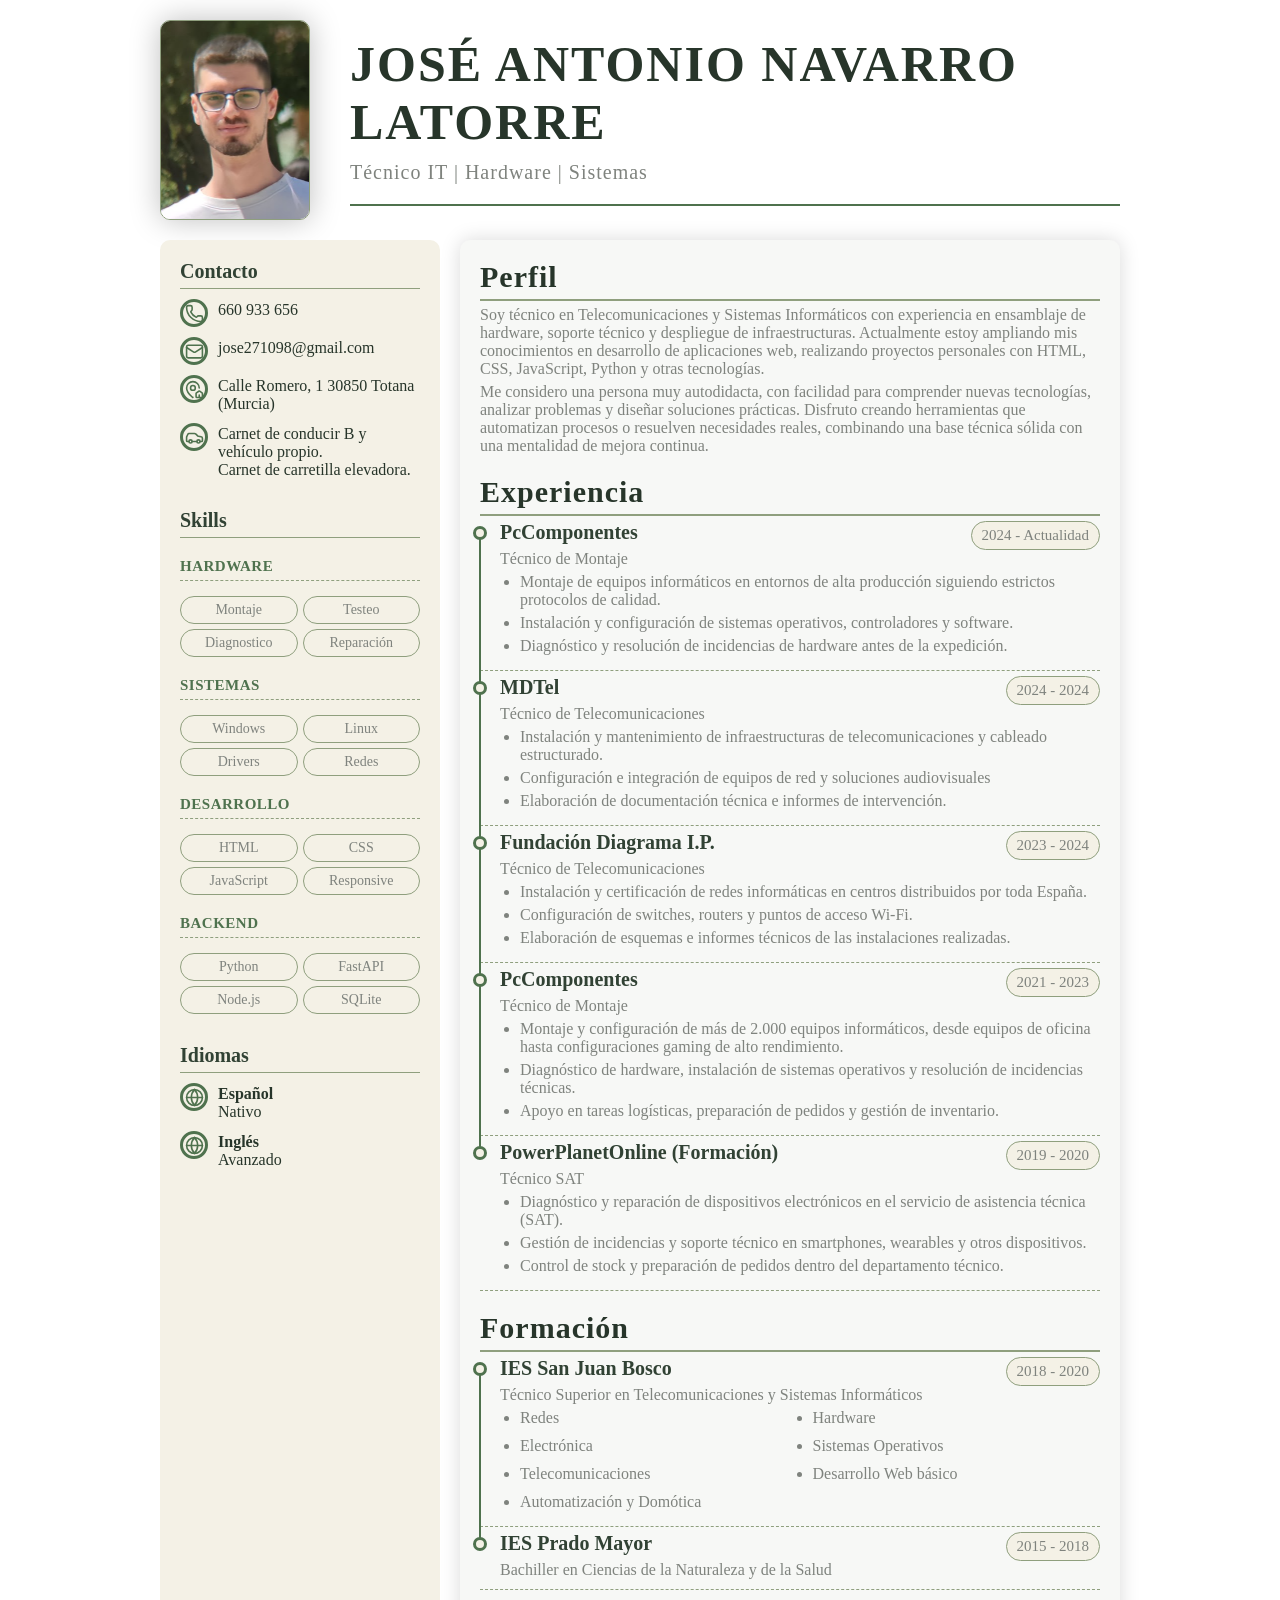
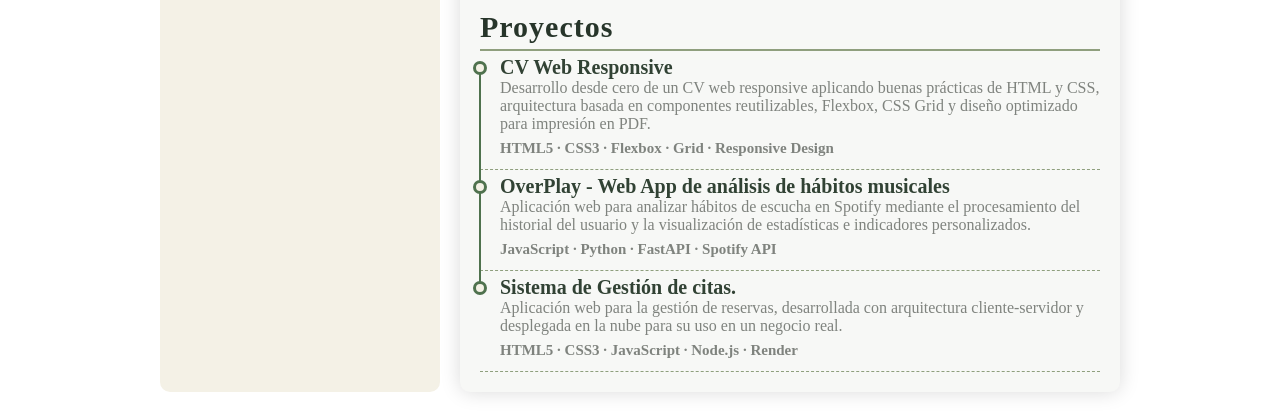
==== index.html @ a6483f97 "release/cv-v1" ====
<!DOCTYPE html>
<html lang="en">

<head>
    <meta charset="UTF-8">
    <meta name="viewport" content="width=device-width, initial-scale=1.0">
    <title>CV José Antonio Navarro</title>
    <link rel="stylesheet" href="style.css">
</head>

<body>
    <div class="cv-container">

        <header>
            <img src="foto.png" alt="Foto de perfil">
            <div class="header-info">
                <h1 class="header-title">José Antonio Navarro Latorre</h1>
                <p class="header-subtitle">Técnico IT | Hardware | Sistemas</p>
            </div>
        </header>

        <main>
            <aside>
                <section class="contact-info">
                    <h2>Contacto</h2>
                    <div class="info-item">
                        <span class="icon">
                            <svg xmlns="http://www.w3.org/2000/svg" viewBox="0 0 24 24" fill="none"
                                stroke="currentColor" stroke-width="2" stroke-linecap="round" stroke-linejoin="round"
                                class="lucide lucide-phone-icon lucide-phone">
                                <path
                                    d="M13.832 16.568a1 1 0 0 0 1.213-.303l.355-.465A2 2 0 0 1 17 15h3a2 2 0 0 1 2 2v3a2 2 0 0 1-2 2A18 18 0 0 1 2 4a2 2 0 0 1 2-2h3a2 2 0 0 1 2 2v3a2 2 0 0 1-.8 1.6l-.468.351a1 1 0 0 0-.292 1.233 14 14 0 0 0 6.392 6.384" />
                            </svg>
                        </span>
                        <div>
                            <!-- <p class="label">Teléfono</p> -->
                            <p class="value">660 933 656</p>
                        </div>
                    </div>
                    <div class="info-item">
                        <span class="icon">
                            <svg xmlns="http://www.w3.org/2000/svg" viewBox="0 0 24 24" fill="none"
                                stroke="currentColor" stroke-width="2" stroke-linecap="round" stroke-linejoin="round"
                                class="lucide lucide-mail-icon lucide-mail">
                                <path d="m22 7-8.991 5.727a2 2 0 0 1-2.009 0L2 7" />
                                <rect x="2" y="4" width="20" height="16" rx="2" />
                            </svg>
                        </span>
                        <div>
                            <!-- <p class="label">Email</p> -->
                            <p class="value">jose271098@gmail.com</p>
                        </div>
                    </div>
                    <div class="info-item">
                        <span class="icon">
                            <svg xmlns="http://www.w3.org/2000/svg" viewBox="0 0 24 24" fill="none"
                                stroke="currentColor" stroke-width="2" stroke-linecap="round" stroke-linejoin="round"
                                class="lucide lucide-map-pin-house-icon lucide-map-pin-house">
                                <path
                                    d="M15 22a1 1 0 0 1-1-1v-4a1 1 0 0 1 .445-.832l3-2a1 1 0 0 1 1.11 0l3 2A1 1 0 0 1 22 17v4a1 1 0 0 1-1 1z" />
                                <path d="M18 10a8 8 0 0 0-16 0c0 4.993 5.539 10.193 7.399 11.799a1 1 0 0 0 .601.2" />
                                <path d="M18 22v-3" />
                                <circle cx="10" cy="10" r="3" />
                            </svg>
                        </span>
                        <div>
                            <!-- <p class="label">Dirección</p> -->
                            <p class="value">Calle Romero, 1 30850 Totana (Murcia)</p>
                        </div>
                    </div>

                    <div class="info-item">
                        <span class="icon">
                            <svg xmlns="http://www.w3.org/2000/svg" viewBox="0 0 24 24" fill="none"
                                stroke="currentColor" stroke-width="2" stroke-linecap="round" stroke-linejoin="round"
                                class="lucide lucide-car-icon lucide-car">
                                <path
                                    d="M19 17h2c.6 0 1-.4 1-1v-3c0-.9-.7-1.7-1.5-1.9C18.7 10.6 16 10 16 10s-1.3-1.4-2.2-2.3c-.5-.4-1.1-.7-1.8-.7H5c-.6 0-1.1.4-1.4.9l-1.4 2.9A3.7 3.7 0 0 0 2 12v4c0 .6.4 1 1 1h2" />
                                <circle cx="7" cy="17" r="2" />
                                <path d="M9 17h6" />
                                <circle cx="17" cy="17" r="2" />
                            </svg>
                        </span>
                        <div>
                            <!-- <p class="label">Permisos</p> -->
                            <p class="value">Carnet de conducir B y vehículo propio.</p>
                            <p class="value">Carnet de carretilla elevadora.</p>
                        </div>
                    </div>

                </section>
                <section class="skills">
                    <h2>Skills</h2>
                    <h3>Hardware</h3>
                    <div class="skill-item">
                        <span class="tag skill-chip">Montaje</span>
                        <span class="tag skill-chip">Testeo</span>
                        <span class="tag skill-chip">Diagnostico</span>
                        <span class="tag skill-chip">Reparación</span>
                    </div>
                    <h3>Sistemas</h3>
                    <div class="skill-item">
                        <span class="tag skill-chip">Windows</span>
                        <span class="tag skill-chip">Linux</span>
                        <span class="tag skill-chip">Drivers</span>
                        <span class="tag skill-chip">Redes</span>
                    </div>
                    <h3>Desarrollo</h3>
                    <div class="skill-item">
                        <span class="tag skill-chip">HTML</span>
                        <span class="tag skill-chip">CSS</span>
                        <span class="tag skill-chip">JavaScript</span>
                        <span class="tag skill-chip">Responsive</span>
                    </div>
                    <h3>Backend</h3>
                    <div class="skill-item">
                        <span class="tag skill-chip">Python</span>
                        <span class="tag skill-chip">FastAPI</span>
                        <span class="tag skill-chip">Node.js</span>
                        <span class="tag skill-chip">SQLite</span>
                    </div>
                </section>

                <section class="languages">
                    <h2>Idiomas</h2>
                    <div class="info-item">
                        <span class="icon"><svg xmlns="http://www.w3.org/2000/svg" viewBox="0 0 24 24" fill="none"
                                stroke="currentColor" stroke-width="2" stroke-linecap="round" stroke-linejoin="round"
                                class="lucide lucide-globe-icon lucide-globe">
                                <circle cx="12" cy="12" r="10" />
                                <path d="M12 2a14.5 14.5 0 0 0 0 20 14.5 14.5 0 0 0 0-20" />
                                <path d="M2 12h20" />
                            </svg></span>
                        <div>
                            <p class="label">Español</p>
                            <p class="value">Nativo</p>
                        </div>
                    </div>
                    <div class="info-item">
                        <span class="icon"><svg xmlns="http://www.w3.org/2000/svg" viewBox="0 0 24 24" fill="none"
                                stroke="currentColor" stroke-width="2" stroke-linecap="round" stroke-linejoin="round"
                                class="lucide lucide-globe-icon lucide-globe">
                                <circle cx="12" cy="12" r="10" />
                                <path d="M12 2a14.5 14.5 0 0 0 0 20 14.5 14.5 0 0 0 0-20" />
                                <path d="M2 12h20" />
                            </svg></span>
                        <div>
                            <p class="label">Inglés</p>
                            <p class="value">Avanzado</p>
                        </div>
                    </div>
                </section>
            </aside>

            <div class="content">
                <section class="profile">
                    <h2>Perfil</h2>
                    <p>Soy técnico en Telecomunicaciones y Sistemas Informáticos con experiencia en ensamblaje de
                        hardware, soporte técnico y despliegue de infraestructuras. Actualmente estoy ampliando mis
                        conocimientos en desarrollo de aplicaciones web, realizando proyectos personales con HTML, CSS,
                        JavaScript, Python y otras tecnologías.
                    </p>

                    <p>Me considero una persona muy autodidacta, con facilidad para comprender nuevas tecnologías,
                        analizar problemas y diseñar soluciones prácticas. Disfruto creando herramientas que automatizan
                        procesos o resuelven necesidades reales, combinando una base técnica sólida con una mentalidad
                        de mejora continua.
                    </p>
                </section>

                <section class="resume-section">
                    <h2>Experiencia</h2>
                    <article class="item">
                        <div class="timeline"></div>
                        <div class="item-content">
                            <div class="item-header">
                                <h3>PcComponentes</h3>
                                <span class="tag item-date">2024 - Actualidad</span>
                            </div>
                            <p>Técnico de Montaje</p>
                            <ul class="item-list">
                                <li>Montaje de equipos informáticos en entornos de alta producción siguiendo estrictos
                                    protocolos de calidad.</li>
                                <li>Instalación y configuración de sistemas operativos, controladores y software.</li>
                                <li>Diagnóstico y resolución de incidencias de hardware antes de la expedición.</li>
                            </ul>
                        </div>
                    </article>

                    <article class="item">
                        <div class="timeline"></div>
                        <div class="item-content">
                            <div class="item-header">
                                <h3>MDTel</h3>
                                <span class="tag item-date">2024 - 2024</span>
                            </div>

                            <p>Técnico de Telecomunicaciones</p>
                            <ul class="item-list">
                                <li>Instalación y mantenimiento de infraestructuras de telecomunicaciones y cableado
                                    estructurado.</li>
                                <li>Configuración e integración de equipos de red y soluciones audiovisuales</li>
                                <li>Elaboración de documentación técnica e informes de intervención.</li>
                            </ul>
                        </div>

                    </article>

                    <article class="item">
                        <div class="timeline"></div>
                        <div class="item-content">
                            <div class="item-header">
                                <h3>Fundación Diagrama I.P.</h3>
                                <span class="tag item-date">2023 - 2024</span>
                            </div>
                            <p>Técnico de Telecomunicaciones</p>
                            <ul class="item-list">
                                <li>Instalación y certificación de redes informáticas en centros distribuidos por toda
                                    España.</li>
                                <li>Configuración de switches, routers y puntos de acceso Wi-Fi.</li>
                                <li>Elaboración de esquemas e informes técnicos de las instalaciones realizadas.</li>
                            </ul>
                        </div>

                    </article>
                    <article class="item">
                        <div class="timeline"></div>
                        <div class="item-content">
                            <div class="item-header">
                                <h3>PcComponentes</h3>
                                <span class="tag item-date">2021 - 2023</span>
                            </div>

                            <p>Técnico de Montaje</p>
                            <ul class="item-list">
                                <li>Montaje y configuración de más de 2.000 equipos informáticos, desde equipos de
                                    oficina hasta configuraciones gaming de alto rendimiento.</li>
                                <li>Diagnóstico de hardware, instalación de sistemas operativos y resolución de
                                    incidencias técnicas.</li>
                                <li>Apoyo en tareas logísticas, preparación de pedidos y gestión de inventario.</li>
                            </ul>
                        </div>

                    </article>
                    <article class="item">
                        <div class="timeline"></div>
                        <div class="item-content">
                            <div class="item-header">
                                <h3>PowerPlanetOnline (Formación)</h3>
                                <span class="tag item-date">2019 - 2020</span>
                            </div>

                            <p>Técnico SAT</p>
                            <ul class="item-list">
                                <li>Diagnóstico y reparación de dispositivos electrónicos en el servicio de asistencia
                                    técnica (SAT).</li>
                                <li>Gestión de incidencias y soporte técnico en smartphones, wearables y otros
                                    dispositivos.</li>
                                <li>Control de stock y preparación de pedidos dentro del departamento técnico.</li>
                            </ul>
                        </div>

                    </article>
                </section>

                <section class="resume-section">
                    <h2>Formación</h2>
                    <article class="item">
                        <div class="timeline"></div>
                        <div class="item-content">
                            <div class="item-header">
                                <h3>IES San Juan Bosco</h3>
                                <span class="tag item-date">2018 - 2020</span>
                            </div>

                            <p>Técnico Superior en Telecomunicaciones y Sistemas Informáticos</p>

                            <ul class="item-list grid">
                                <li>Redes</li>
                                <li>Hardware</li>
                                <li>Electrónica</li>
                                <li>Sistemas Operativos</li>
                                <li>Telecomunicaciones</li>
                                <li>Desarrollo Web básico</li>
                                <li>Automatización y Domótica</li>
                            </ul>
                        </div>

                    </article>

                    <article class="item">
                        <div class="timeline"></div>
                        <div class="item-content">
                            <div class="item-header">
                                <h3>IES Prado Mayor</h3>
                                <span class="tag item-date">2015 - 2018</span>
                            </div>

                            <p>Bachiller en Ciencias de la Naturaleza y de la Salud</p>
                        </div>

                    </article>
                </section>

                <section class="resume-section">
                    <h2>Proyectos</h2>
                    <article class="item">
                        <div class="timeline"></div>
                        <div class="item-content">
                            <div class="item-header">
                                <h3>CV Web Responsive</h3>
                            </div>
                            <p>Desarrollo desde cero de un CV web responsive aplicando buenas prácticas de HTML y CSS,
                                arquitectura basada en componentes reutilizables, Flexbox, CSS Grid y diseño optimizado
                                para impresión en PDF.</p>
                            <p class="tech-details">HTML5 · CSS3 · Flexbox · Grid · Responsive Design
                            </p>
                        </div>
                    </article>

                    <article class="item">
                        <div class="timeline"></div>
                        <div class="item-content">
                            <div class="item-header">
                                <h3>OverPlay - Web App de análisis de hábitos musicales</h3>
                            </div>
                            <p>Aplicación web para analizar hábitos de escucha en Spotify mediante el procesamiento del
                                historial del usuario y la visualización de estadísticas e indicadores personalizados.
                            </p>
                            <p class="tech-details">JavaScript · Python · FastAPI · Spotify API</p>
                        </div>
                    </article>
                    <article class="item">
                        <div class="timeline"></div>
                        <div class="item-content">
                            <div class="item-header">
                                <h3>Sistema de Gestión de citas.</h3>
                            </div>
                            <p>Aplicación web para la gestión de reservas, desarrollada con arquitectura
                                cliente-servidor y desplegada en la nube para su uso en un negocio real.</p>
                            <p class="tech-details">HTML5 · CSS3 · JavaScript · Node.js · Render</p>
                        </div>
                    </article>
                </section>


            </div>

        </main>
    </div>
</body>

</html>
---- style.css ----
*,
*::before,
*::after {
    box-sizing: border-box;
    margin: 0;
    padding: 0;
}

:root {
    --sidebar-width: 280px;
    /* Colores */
    --primary-dark: #314234;
    --primary-light: #4f724e;
    --accent-color: #8f9f7e;
    --secondary-color: #f4f1e6;
    --bg-color: #f7f8f6;
    --text-primary: #27352a;
    --text-secondary: #7f837e;
    /* Bordes */
    --radius: 10px;
    /*Espaciado*/
    --spacing-sm: 5px;
    --spacing-md: 10px;
    --spacing-lg: 20px;
    --spacing-xl: 40px;
    /*Tipografía*/
    --font-size-sm: 15px;
    --font-size-md: 20px;
    --font-size-lg: 30px;
    --font-size-xl: 50px;
    --font-family: 'Calibri';
    /*Sombras*/
    --shadow-sm: 0 0 10px rgba(0, 0, 0, 0.05);
    --shadow-md: 0 0 20px rgba(0, 0, 0, 0.15);
    --shadow-lg: 0 0 30px rgba(0, 0, 0, 0.25);
}

.tag {
    font-size: var(--font-size-sm);
    background-color: var(--secondary-color);
    font-weight: 400;
    color: var(--primary-dark);
    border: 1px solid var(--accent-color);
    padding: var(--spacing-sm) var(--spacing-md);
    border-radius: 999px;
}

body {
    font-family: var(--font-family);
}

/*Contenedor Principal (Wrapper) */
.cv-container {
    max-width: 1000px;
    margin: 0 auto;
    /* Centra la caja exterior en la pantalla */
    padding: var(--spacing-lg);
    /* Para que no se pegue a los bordes en móviles */
}

header {
    display: flex;
    align-items: center;
    gap: var(--spacing-xl);
    padding-bottom: var(--spacing-lg);

}

header img {
    object-fit: cover;
    width: 150px;
    height: 200px;
    border-radius: var(--radius);
    box-shadow: var(--shadow-lg);
    border: 1px solid var(--accent-color);
}

/*Le pongo la línea debajo del nombre y puesto mejor que debajo de todo el header*/

.header-info {
    display: flex;
    flex-direction: column;
    gap: var(--spacing-md);
    border-bottom: 2px solid var(--primary-light);
    padding-bottom: var(--spacing-lg);
}

.header-title {
    font-size: var(--font-size-xl);
    color: var(--text-primary);
    letter-spacing: 2px;
    font-weight: bold;
    text-transform: uppercase;
}

.header-subtitle {
    font-size: var(--font-size-md);
    color: var(--text-secondary);
    letter-spacing: 1px;
}

main {
    color: var(--text-primary);
    /* Color del texto pero excluyendo el titulo, para que tenga más fuerza */
    display: grid;
    grid-template-columns: var(--sidebar-width) 1fr;
    gap: var(--spacing-lg);
}

aside {
    display: flex;
    flex-direction: column;
    /* Le he puesto esto porque el gap no afectaba y content-info, skills, etc se dibujaban en horizontal */
    gap: var(--spacing-lg);
    background-color: var(--secondary-color);
    padding: var(--spacing-lg);
    border-radius: var(--radius);

}

aside h2 {
    font-size: var(--font-size-md);
    color: var(--primary-dark);
    /*Lo pongo en md para que no destaque tanto como el del contenido*/
    font-weight: bold;
    border-bottom: 1px solid var(--accent-color);
    padding-bottom: var(--spacing-sm);
}


/*Para que esta tarjeta y las demás muestre los elementos con más separación */
aside>section {
    display: flex;
    flex-direction: column;
    gap: var(--spacing-md);
    padding-bottom: var(--spacing-md);
}

.info-item {
    display: flex;
    gap: var(--spacing-md);
    align-items: flex-start;


}

.info-item .icon {
    display: flex;
    justify-content: center;
    align-items: center;

    width: 28px;
    height: 28px;

    border: 3px solid var(--primary-light);
    border-radius: 50%;

    color: var(--primary-light);

    flex-shrink: 0;
}

.info-item .icon svg {
    width: 19px;
    height: 19px;
}

.info-item>div {
    display: flex;
    flex-direction: column;
    padding-top: 2px;
}


.info-item .label {
    font-weight: bold;
}

.info-item .value {
    font-weight: 500;
    color: var(--text-primary);

}

.skills h3 {
    font-size: var(--font-size-sm);
    color: var(--primary-light);
    margin-top: var(--spacing-md);
    margin-bottom: var(--spacing-sm);
    border-bottom: 1px dashed var(--accent-color);
    padding-bottom: var(--spacing-sm);
    text-transform: uppercase;
    letter-spacing: 0.5px;
}

.skill-item {
    display: grid;
    grid-template-columns: repeat(auto-fit, minmax(100px, 1fr));
    gap: var(--spacing-sm);

}

.skill-chip {
    text-align: center;
    flex-shrink: 0;
    color: var(--text-secondary);
    font-weight: 400;
    font-size: 14px;
}

.content {
    display: flex;
    flex-direction: column;
    gap: var(--spacing-lg);
    background-color: var(--bg-color);
    padding: var(--spacing-lg);
    border-radius: var(--radius);
    box-shadow: var(--shadow-md);
}

.content h2 {
    font-size: var(--font-size-lg);
    font-weight: bold;
    border-bottom: 2px solid var(--accent-color);
    padding-bottom: var(--spacing-sm);
    letter-spacing: 1px;
}

.content p {
    color: var(--text-secondary);
}

.content section {
    display: flex;
    flex-direction: column;
    gap: var(--spacing-sm);
    transition: transform 0.2s ease-in-out;
}

.item {
    display: flex;
    border-bottom: 1px dashed var(--accent-color);
    padding-bottom: var(--spacing-md);
    /*Para que no se vea tan pegado. Uso 5 para seguir la norma que me dijiste de los múltiplos de 5*/
    transition:
        transform 0.2s ease-in-out,
        background-color 0.2s ease-in-out,
        box-shadow 0.2s ease-in-out;
}

/*Cuando el raton pasa por encima de la tarjeta, se mueve 5px a la derecha y se le da un poco de color de fondo y sombra*/
.item:hover {
    transform: translateX(5px);
    background-color: var(--secondary-color);
    box-shadow: var(--shadow-sm);
}

.timeline {
    position: relative;
    display: flex;
    flex-direction: column;
    align-items: center;

}

.timeline::before {
    position: absolute;
    content: "";
    width: 14px;
    height: 14px;
    border-radius: 50%;
    border: 3px solid var(--primary-light);
    background-color: var(--secondary-color);
    margin-top: var(--spacing-sm);
}

.timeline::after {
    position: absolute;
    top: 17px;
    bottom: -25px;
    content: "";
    width: 2px;
    background-color: var(--primary-light);
}

.item:last-child .timeline::after {
    display: none;
}

.item-content {
    display: flex;
    flex-direction: column;
    flex: 1;
    padding-left: var(--spacing-lg);

}

.item-header {
    display: flex;
    flex-direction: row;
    justify-content: space-between;

}

.item-header h3 {
    font-size: var(--font-size-md);
    color: var(--primary-dark);

}

.item-header p {
    font-size: var(--font-size-sm);
    color: var(--text-secondary);
    font-weight: bold;
}

.item-date {
    color: var(--text-secondary);
    flex-shrink: 0;
}

.item-list {
    margin-top: var(--spacing-sm);
    padding-left: var(--spacing-lg);
    color: var(--text-secondary);
}

.item-list li {
    margin-bottom: var(--spacing-sm);
}

.grid {
    display: grid;
    grid-template-columns: repeat(auto-fit, minmax(200px, 1fr));
    gap: var(--spacing-sm);
}

.tech-details {
    margin-top: var(--spacing-sm);
    font-size: var(--font-size-sm);
    font-weight: 600;
    color: var(--primary-light);
    line-height: 1.4;
}
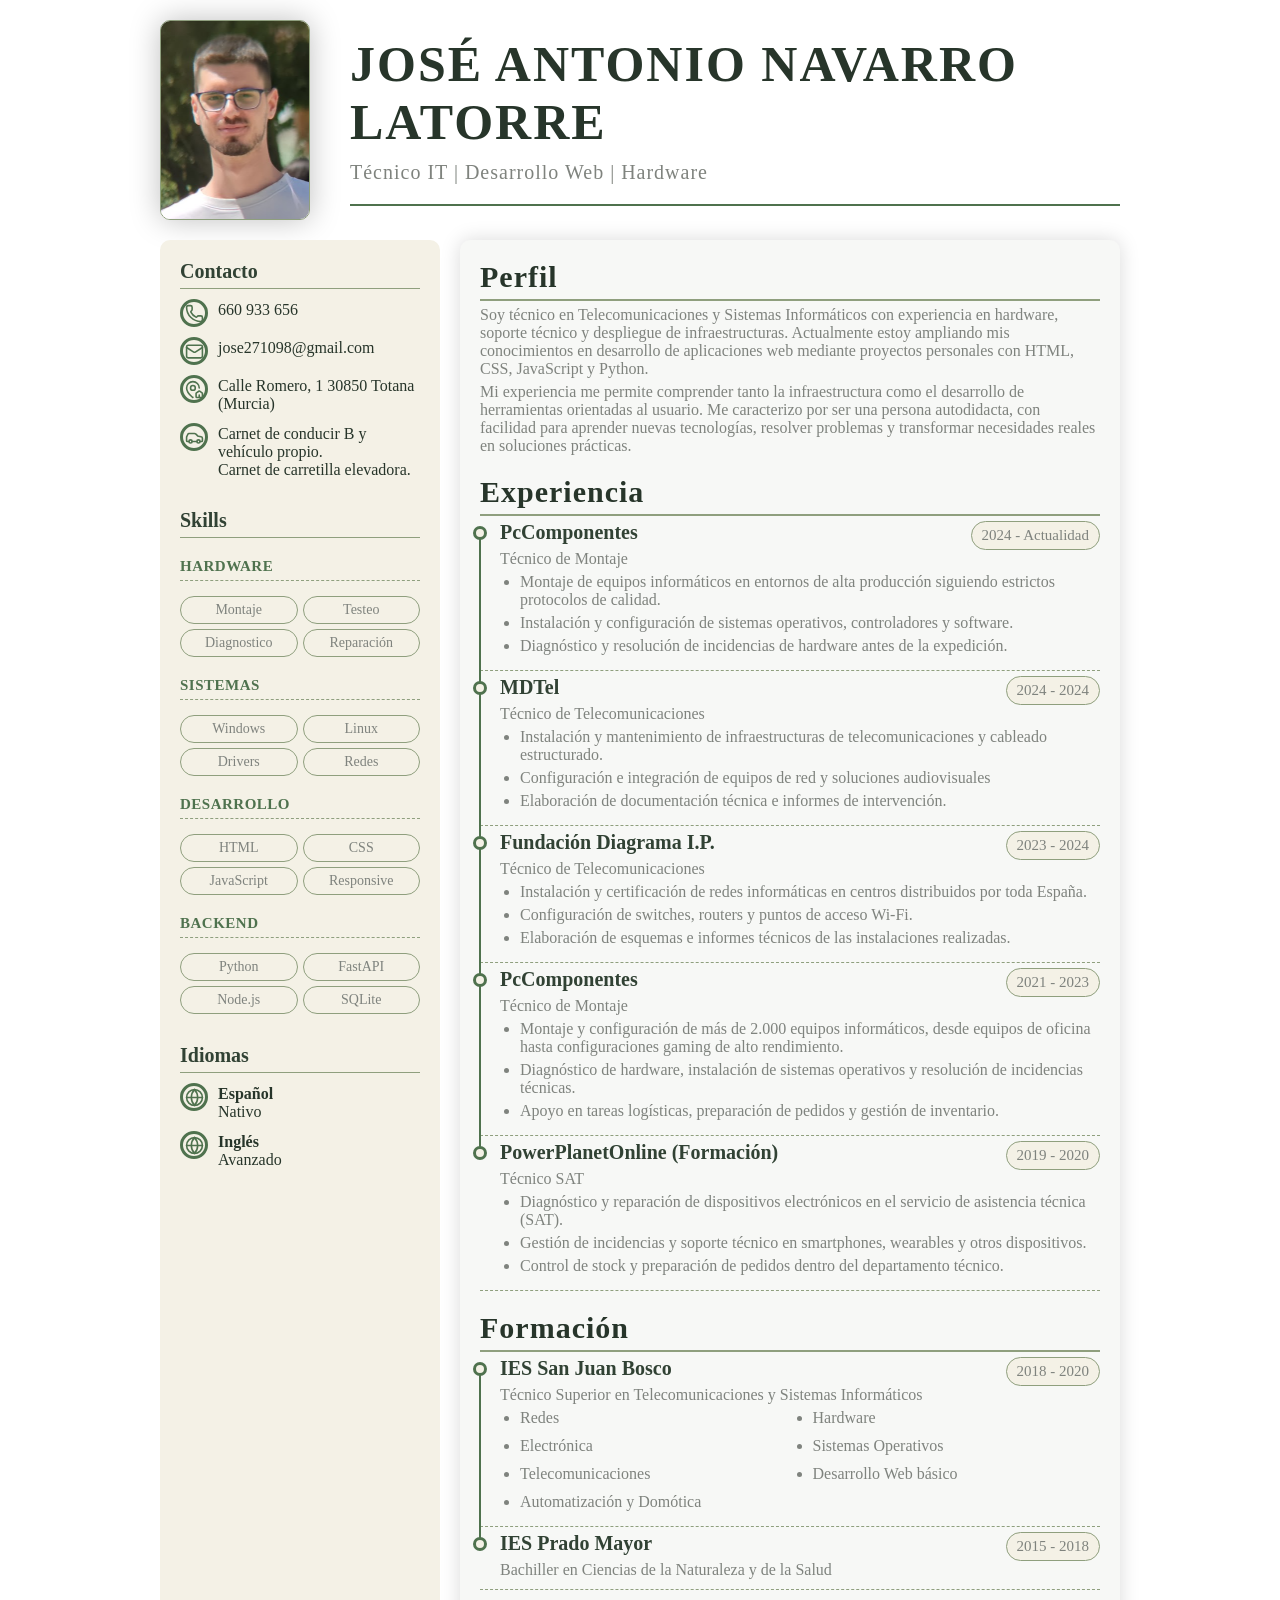
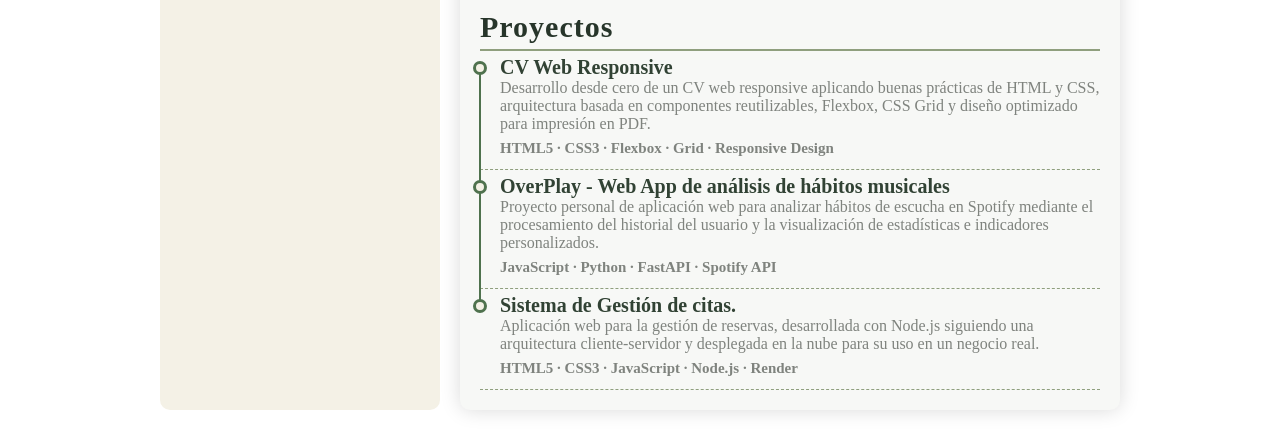
==== commit 32c0c88e: "minor description tweaks" ====
--- a/index.html
+++ b/index.html
@@ -15,7 +15,7 @@
             <img src="foto.png" alt="Foto de perfil">
             <div class="header-info">
                 <h1 class="header-title">José Antonio Navarro Latorre</h1>
-                <p class="header-subtitle">Técnico IT | Hardware | Sistemas</p>
+                <p class="header-subtitle">Técnico IT | Desarrollo Web | Hardware</p>
             </div>
         </header>
 
@@ -155,16 +155,14 @@
             <div class="content">
                 <section class="profile">
                     <h2>Perfil</h2>
-                    <p>Soy técnico en Telecomunicaciones y Sistemas Informáticos con experiencia en ensamblaje de
-                        hardware, soporte técnico y despliegue de infraestructuras. Actualmente estoy ampliando mis
-                        conocimientos en desarrollo de aplicaciones web, realizando proyectos personales con HTML, CSS,
-                        JavaScript, Python y otras tecnologías.
+                    <p>Soy técnico en Telecomunicaciones y Sistemas Informáticos con experiencia en hardware, soporte
+                        técnico y despliegue de infraestructuras. Actualmente estoy ampliando mis conocimientos en
+                        desarrollo de aplicaciones web mediante proyectos personales con HTML, CSS, JavaScript y Python.
                     </p>
-
-                    <p>Me considero una persona muy autodidacta, con facilidad para comprender nuevas tecnologías,
-                        analizar problemas y diseñar soluciones prácticas. Disfruto creando herramientas que automatizan
-                        procesos o resuelven necesidades reales, combinando una base técnica sólida con una mentalidad
-                        de mejora continua.
+                    <p>Mi experiencia me permite comprender tanto la infraestructura como el desarrollo de herramientas
+                        orientadas al usuario. Me caracterizo por ser una persona autodidacta, con facilidad para
+                        aprender nuevas tecnologías, resolver problemas y transformar necesidades reales en soluciones
+                        prácticas.
                     </p>
                 </section>
 
@@ -324,7 +322,8 @@
                             <div class="item-header">
                                 <h3>OverPlay - Web App de análisis de hábitos musicales</h3>
                             </div>
-                            <p>Aplicación web para analizar hábitos de escucha en Spotify mediante el procesamiento del
+                            <p>Proyecto personal de aplicación web para analizar hábitos de escucha en Spotify mediante
+                                el procesamiento del
                                 historial del usuario y la visualización de estadísticas e indicadores personalizados.
                             </p>
                             <p class="tech-details">JavaScript · Python · FastAPI · Spotify API</p>
@@ -336,7 +335,8 @@
                             <div class="item-header">
                                 <h3>Sistema de Gestión de citas.</h3>
                             </div>
-                            <p>Aplicación web para la gestión de reservas, desarrollada con arquitectura
+                            <p>Aplicación web para la gestión de reservas, desarrollada con Node.js siguiendo una
+                                arquitectura
                                 cliente-servidor y desplegada en la nube para su uso en un negocio real.</p>
                             <p class="tech-details">HTML5 · CSS3 · JavaScript · Node.js · Render</p>
                         </div>
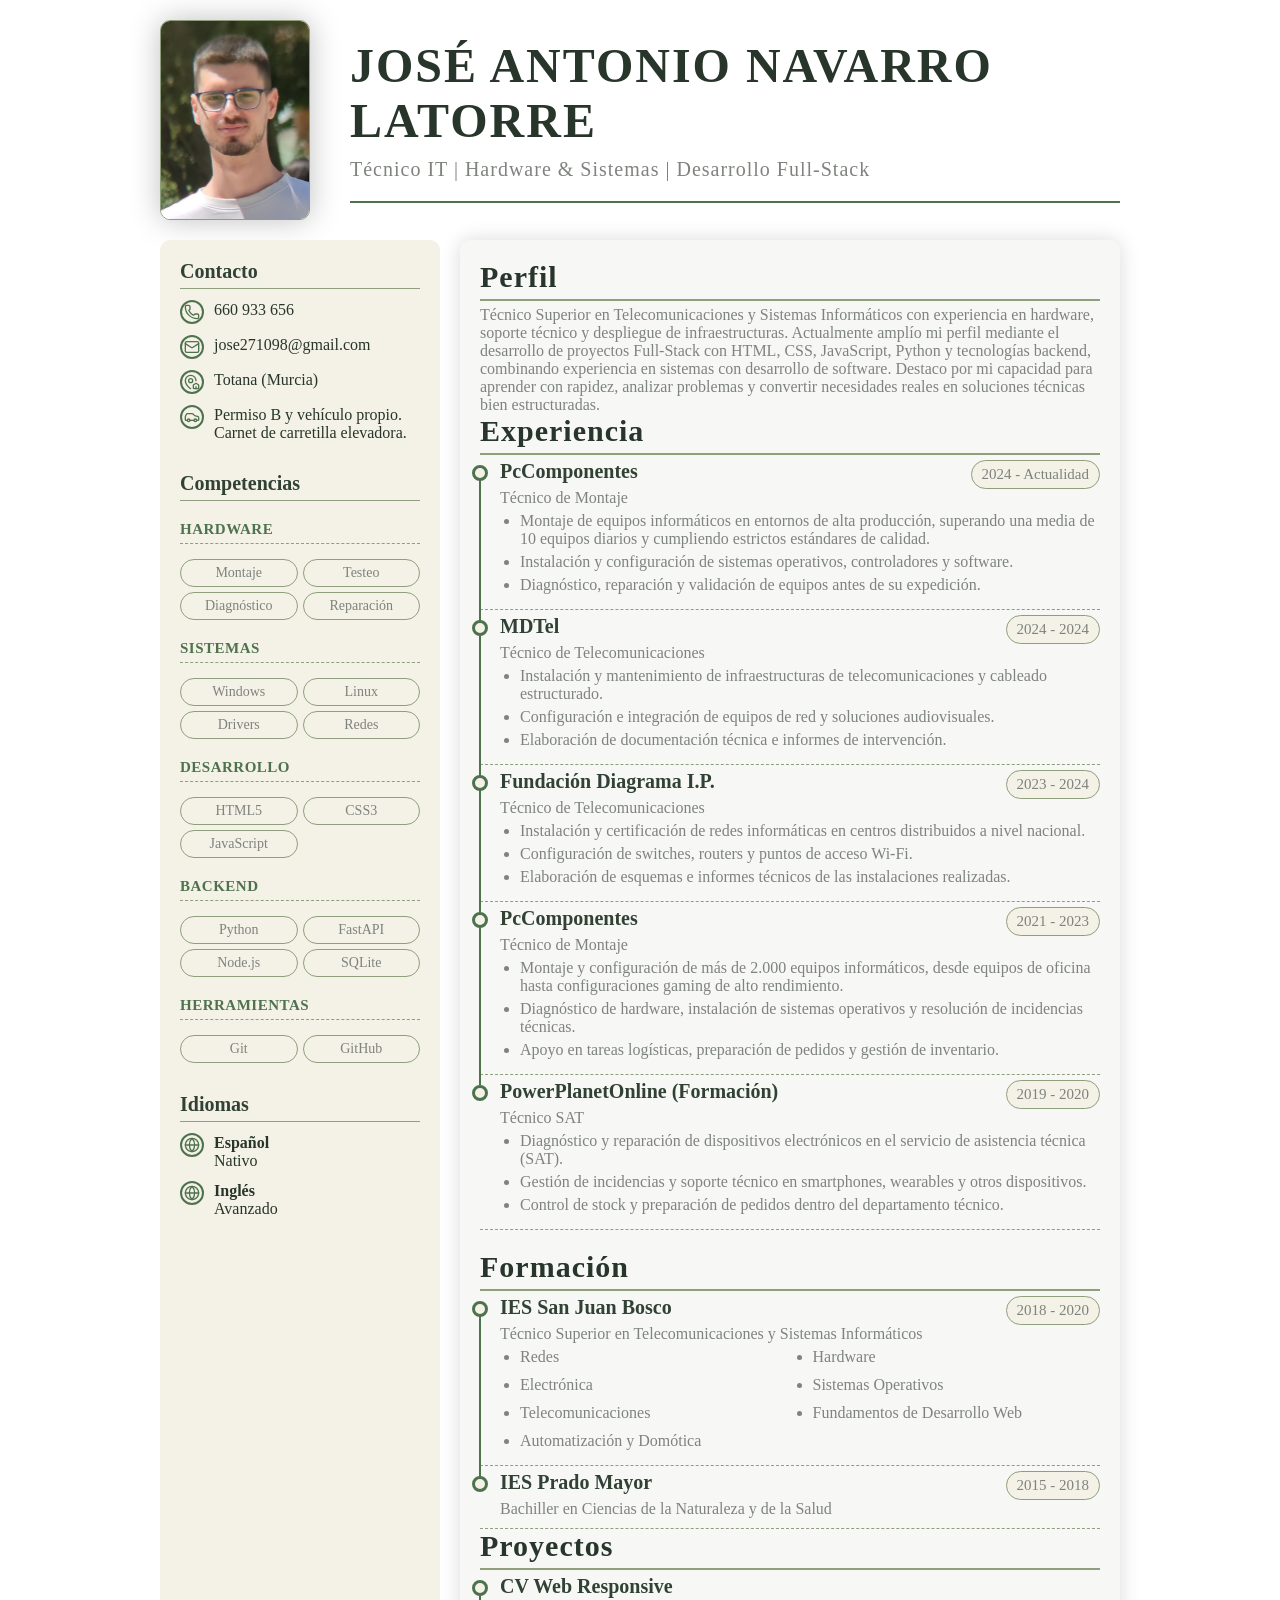
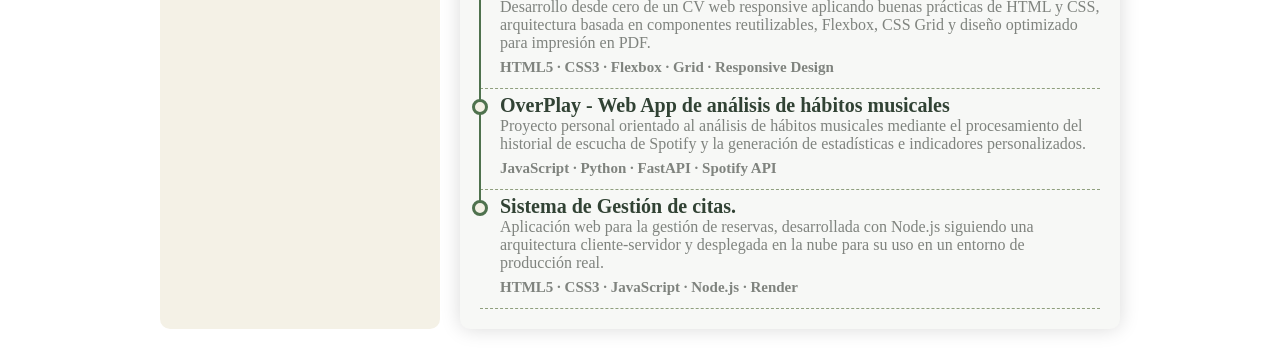
==== commit d7dbf4f9: "feat: finalize CV web layout and print version" ====
--- a/index.html
+++ b/index.html
@@ -1,11 +1,12 @@
 <!DOCTYPE html>
-<html lang="en">
+<html lang="es">
 
 <head>
     <meta charset="UTF-8">
     <meta name="viewport" content="width=device-width, initial-scale=1.0">
     <title>CV José Antonio Navarro</title>
     <link rel="stylesheet" href="style.css">
+    <link rel="stylesheet" href="print.css" media="print">
 </head>
 
 <body>
@@ -15,7 +16,7 @@
             <img src="foto.png" alt="Foto de perfil">
             <div class="header-info">
                 <h1 class="header-title">José Antonio Navarro Latorre</h1>
-                <p class="header-subtitle">Técnico IT | Desarrollo Web | Hardware</p>
+                <p class="header-subtitle">Técnico IT | Hardware & Sistemas | Desarrollo Full-Stack</p>
             </div>
         </header>
 
@@ -33,7 +34,6 @@
                             </svg>
                         </span>
                         <div>
-                            <!-- <p class="label">Teléfono</p> -->
                             <p class="value">660 933 656</p>
                         </div>
                     </div>
@@ -47,7 +47,6 @@
                             </svg>
                         </span>
                         <div>
-                            <!-- <p class="label">Email</p> -->
                             <p class="value">jose271098@gmail.com</p>
                         </div>
                     </div>
@@ -64,8 +63,7 @@
                             </svg>
                         </span>
                         <div>
-                            <!-- <p class="label">Dirección</p> -->
-                            <p class="value">Calle Romero, 1 30850 Totana (Murcia)</p>
+                            <p class="value">Totana (Murcia)</p>
                         </div>
                     </div>
 
@@ -82,20 +80,19 @@
                             </svg>
                         </span>
                         <div>
-                            <!-- <p class="label">Permisos</p> -->
-                            <p class="value">Carnet de conducir B y vehículo propio.</p>
+                            <p class="value">Permiso B y vehículo propio.</p>
                             <p class="value">Carnet de carretilla elevadora.</p>
                         </div>
                     </div>
 
                 </section>
                 <section class="skills">
-                    <h2>Skills</h2>
+                    <h2>Competencias</h2>
                     <h3>Hardware</h3>
                     <div class="skill-item">
                         <span class="tag skill-chip">Montaje</span>
                         <span class="tag skill-chip">Testeo</span>
-                        <span class="tag skill-chip">Diagnostico</span>
+                        <span class="tag skill-chip">Diagnóstico</span>
                         <span class="tag skill-chip">Reparación</span>
                     </div>
                     <h3>Sistemas</h3>
@@ -107,10 +104,9 @@
                     </div>
                     <h3>Desarrollo</h3>
                     <div class="skill-item">
-                        <span class="tag skill-chip">HTML</span>
-                        <span class="tag skill-chip">CSS</span>
+                        <span class="tag skill-chip">HTML5</span>
+                        <span class="tag skill-chip">CSS3</span>
                         <span class="tag skill-chip">JavaScript</span>
-                        <span class="tag skill-chip">Responsive</span>
                     </div>
                     <h3>Backend</h3>
                     <div class="skill-item">
@@ -118,6 +114,11 @@
                         <span class="tag skill-chip">FastAPI</span>
                         <span class="tag skill-chip">Node.js</span>
                         <span class="tag skill-chip">SQLite</span>
+                    </div>
+                    <h3>Herramientas</h3>
+                    <div class="skill-item">
+                        <span class="tag skill-chip">Git</span>
+                        <span class="tag skill-chip">GitHub</span>
                     </div>
                 </section>
 
@@ -153,199 +154,210 @@
             </aside>
 
             <div class="content">
-                <section class="profile">
-                    <h2>Perfil</h2>
-                    <p>Soy técnico en Telecomunicaciones y Sistemas Informáticos con experiencia en hardware, soporte
-                        técnico y despliegue de infraestructuras. Actualmente estoy ampliando mis conocimientos en
-                        desarrollo de aplicaciones web mediante proyectos personales con HTML, CSS, JavaScript y Python.
-                    </p>
-                    <p>Mi experiencia me permite comprender tanto la infraestructura como el desarrollo de herramientas
-                        orientadas al usuario. Me caracterizo por ser una persona autodidacta, con facilidad para
-                        aprender nuevas tecnologías, resolver problemas y transformar necesidades reales en soluciones
-                        prácticas.
-                    </p>
-                </section>
-
-                <section class="resume-section">
-                    <h2>Experiencia</h2>
-                    <article class="item">
-                        <div class="timeline"></div>
-                        <div class="item-content">
-                            <div class="item-header">
-                                <h3>PcComponentes</h3>
-                                <span class="tag item-date">2024 - Actualidad</span>
-                            </div>
-                            <p>Técnico de Montaje</p>
-                            <ul class="item-list">
-                                <li>Montaje de equipos informáticos en entornos de alta producción siguiendo estrictos
-                                    protocolos de calidad.</li>
-                                <li>Instalación y configuración de sistemas operativos, controladores y software.</li>
-                                <li>Diagnóstico y resolución de incidencias de hardware antes de la expedición.</li>
-                            </ul>
-                        </div>
-                    </article>
-
-                    <article class="item">
-                        <div class="timeline"></div>
-                        <div class="item-content">
-                            <div class="item-header">
-                                <h3>MDTel</h3>
-                                <span class="tag item-date">2024 - 2024</span>
-                            </div>
-
-                            <p>Técnico de Telecomunicaciones</p>
-                            <ul class="item-list">
-                                <li>Instalación y mantenimiento de infraestructuras de telecomunicaciones y cableado
-                                    estructurado.</li>
-                                <li>Configuración e integración de equipos de red y soluciones audiovisuales</li>
-                                <li>Elaboración de documentación técnica e informes de intervención.</li>
-                            </ul>
-                        </div>
-
-                    </article>
-
-                    <article class="item">
-                        <div class="timeline"></div>
-                        <div class="item-content">
-                            <div class="item-header">
-                                <h3>Fundación Diagrama I.P.</h3>
-                                <span class="tag item-date">2023 - 2024</span>
-                            </div>
-                            <p>Técnico de Telecomunicaciones</p>
-                            <ul class="item-list">
-                                <li>Instalación y certificación de redes informáticas en centros distribuidos por toda
-                                    España.</li>
-                                <li>Configuración de switches, routers y puntos de acceso Wi-Fi.</li>
-                                <li>Elaboración de esquemas e informes técnicos de las instalaciones realizadas.</li>
-                            </ul>
-                        </div>
-
-                    </article>
-                    <article class="item">
-                        <div class="timeline"></div>
-                        <div class="item-content">
-                            <div class="item-header">
-                                <h3>PcComponentes</h3>
-                                <span class="tag item-date">2021 - 2023</span>
-                            </div>
-
-                            <p>Técnico de Montaje</p>
-                            <ul class="item-list">
-                                <li>Montaje y configuración de más de 2.000 equipos informáticos, desde equipos de
-                                    oficina hasta configuraciones gaming de alto rendimiento.</li>
-                                <li>Diagnóstico de hardware, instalación de sistemas operativos y resolución de
-                                    incidencias técnicas.</li>
-                                <li>Apoyo en tareas logísticas, preparación de pedidos y gestión de inventario.</li>
-                            </ul>
-                        </div>
-
-                    </article>
-                    <article class="item">
-                        <div class="timeline"></div>
-                        <div class="item-content">
-                            <div class="item-header">
-                                <h3>PowerPlanetOnline (Formación)</h3>
-                                <span class="tag item-date">2019 - 2020</span>
-                            </div>
-
-                            <p>Técnico SAT</p>
-                            <ul class="item-list">
-                                <li>Diagnóstico y reparación de dispositivos electrónicos en el servicio de asistencia
-                                    técnica (SAT).</li>
-                                <li>Gestión de incidencias y soporte técnico en smartphones, wearables y otros
-                                    dispositivos.</li>
-                                <li>Control de stock y preparación de pedidos dentro del departamento técnico.</li>
-                            </ul>
-                        </div>
-
-                    </article>
-                </section>
-
-                <section class="resume-section">
-                    <h2>Formación</h2>
-                    <article class="item">
-                        <div class="timeline"></div>
-                        <div class="item-content">
-                            <div class="item-header">
-                                <h3>IES San Juan Bosco</h3>
-                                <span class="tag item-date">2018 - 2020</span>
-                            </div>
-
-                            <p>Técnico Superior en Telecomunicaciones y Sistemas Informáticos</p>
-
-                            <ul class="item-list grid">
-                                <li>Redes</li>
-                                <li>Hardware</li>
-                                <li>Electrónica</li>
-                                <li>Sistemas Operativos</li>
-                                <li>Telecomunicaciones</li>
-                                <li>Desarrollo Web básico</li>
-                                <li>Automatización y Domótica</li>
-                            </ul>
-                        </div>
-
-                    </article>
-
-                    <article class="item">
-                        <div class="timeline"></div>
-                        <div class="item-content">
-                            <div class="item-header">
-                                <h3>IES Prado Mayor</h3>
-                                <span class="tag item-date">2015 - 2018</span>
-                            </div>
-
-                            <p>Bachiller en Ciencias de la Naturaleza y de la Salud</p>
-                        </div>
-
-                    </article>
-                </section>
-
-                <section class="resume-section">
-                    <h2>Proyectos</h2>
-                    <article class="item">
-                        <div class="timeline"></div>
-                        <div class="item-content">
-                            <div class="item-header">
-                                <h3>CV Web Responsive</h3>
-                            </div>
-                            <p>Desarrollo desde cero de un CV web responsive aplicando buenas prácticas de HTML y CSS,
-                                arquitectura basada en componentes reutilizables, Flexbox, CSS Grid y diseño optimizado
-                                para impresión en PDF.</p>
-                            <p class="tech-details">HTML5 · CSS3 · Flexbox · Grid · Responsive Design
-                            </p>
-                        </div>
-                    </article>
-
-                    <article class="item">
-                        <div class="timeline"></div>
-                        <div class="item-content">
-                            <div class="item-header">
-                                <h3>OverPlay - Web App de análisis de hábitos musicales</h3>
-                            </div>
-                            <p>Proyecto personal de aplicación web para analizar hábitos de escucha en Spotify mediante
-                                el procesamiento del
-                                historial del usuario y la visualización de estadísticas e indicadores personalizados.
-                            </p>
-                            <p class="tech-details">JavaScript · Python · FastAPI · Spotify API</p>
-                        </div>
-                    </article>
-                    <article class="item">
-                        <div class="timeline"></div>
-                        <div class="item-content">
-                            <div class="item-header">
-                                <h3>Sistema de Gestión de citas.</h3>
-                            </div>
-                            <p>Aplicación web para la gestión de reservas, desarrollada con Node.js siguiendo una
-                                arquitectura
-                                cliente-servidor y desplegada en la nube para su uso en un negocio real.</p>
-                            <p class="tech-details">HTML5 · CSS3 · JavaScript · Node.js · Render</p>
-                        </div>
-                    </article>
-                </section>
-
-
+                <div class="print-page">
+                    <!-- Creo este contenedor para que no se parta el diseño en el salto de página -->
+                    <section class="profile">
+                        <h2>Perfil</h2>
+                        <p>Técnico Superior en Telecomunicaciones y Sistemas Informáticos con experiencia en hardware,
+                            soporte técnico y despliegue de infraestructuras. Actualmente amplío mi perfil mediante el
+                            desarrollo de proyectos Full-Stack con HTML, CSS, JavaScript, Python y tecnologías backend,
+                            combinando experiencia en sistemas con desarrollo de software. Destaco por mi capacidad para
+                            aprender con rapidez, analizar problemas y
+                            convertir necesidades reales en soluciones técnicas bien estructuradas.
+                        </p>
+                    </section>
+
+                    <section class="resume-section">
+                        <h2>Experiencia</h2>
+                        <article class="item">
+                            <div class="timeline"></div>
+                            <div class="item-content">
+                                <div class="item-header">
+                                    <h3>PcComponentes</h3>
+                                    <span class="tag item-date">2024 - Actualidad</span>
+                                </div>
+                                <p>Técnico de Montaje</p>
+                                <ul class="item-list">
+                                    <li>Montaje de equipos informáticos en entornos de alta producción, superando una
+                                        media
+                                        de 10 equipos diarios y cumpliendo estrictos estándares de calidad.</li>
+                                    <li>Instalación y configuración de sistemas operativos, controladores y software.
+                                    </li>
+                                    <li>Diagnóstico, reparación y validación de equipos antes de su expedición.</li>
+                                </ul>
+                            </div>
+                        </article>
+
+                        <article class="item">
+                            <div class="timeline"></div>
+                            <div class="item-content">
+                                <div class="item-header">
+                                    <h3>MDTel</h3>
+                                    <span class="tag item-date">2024 - 2024</span>
+                                </div>
+
+                                <p>Técnico de Telecomunicaciones</p>
+                                <ul class="item-list">
+                                    <li>Instalación y mantenimiento de infraestructuras de telecomunicaciones y cableado
+                                        estructurado.</li>
+                                    <li>Configuración e integración de equipos de red y soluciones audiovisuales.</li>
+                                    <li>Elaboración de documentación técnica e informes de intervención.</li>
+                                </ul>
+                            </div>
+
+                        </article>
+
+                        <article class="item">
+                            <div class="timeline"></div>
+                            <div class="item-content">
+                                <div class="item-header">
+                                    <h3>Fundación Diagrama I.P.</h3>
+                                    <span class="tag item-date">2023 - 2024</span>
+                                </div>
+                                <p>Técnico de Telecomunicaciones</p>
+                                <ul class="item-list">
+                                    <li>Instalación y certificación de redes informáticas en centros distribuidos a
+                                        nivel
+                                        nacional.</li>
+                                    <li>Configuración de switches, routers y puntos de acceso Wi-Fi.</li>
+                                    <li>Elaboración de esquemas e informes técnicos de las instalaciones realizadas.
+                                    </li>
+                                </ul>
+                            </div>
+
+                        </article>
+                        <article class="item">
+                            <div class="timeline"></div>
+                            <div class="item-content">
+                                <div class="item-header">
+                                    <h3>PcComponentes</h3>
+                                    <span class="tag item-date">2021 - 2023</span>
+                                </div>
+
+                                <p>Técnico de Montaje</p>
+                                <ul class="item-list">
+                                    <li>Montaje y configuración de más de 2.000 equipos informáticos, desde equipos de
+                                        oficina hasta configuraciones gaming de alto rendimiento.</li>
+                                    <li>Diagnóstico de hardware, instalación de sistemas operativos y resolución de
+                                        incidencias técnicas.</li>
+                                    <li>Apoyo en tareas logísticas, preparación de pedidos y gestión de inventario.</li>
+                                </ul>
+                            </div>
+
+                        </article>
+                        <article class="item">
+                            <div class="timeline"></div>
+                            <div class="item-content">
+                                <div class="item-header">
+                                    <h3>PowerPlanetOnline (Formación)</h3>
+                                    <span class="tag item-date">2019 - 2020</span>
+                                </div>
+
+                                <p>Técnico SAT</p>
+                                <ul class="item-list">
+                                    <li>Diagnóstico y reparación de dispositivos electrónicos en el servicio de
+                                        asistencia
+                                        técnica (SAT).</li>
+                                    <li>Gestión de incidencias y soporte técnico en smartphones, wearables y otros
+                                        dispositivos.</li>
+                                    <li>Control de stock y preparación de pedidos dentro del departamento técnico.</li>
+                                </ul>
+                            </div>
+
+                        </article>
+                    </section>
+                </div>
+                <div class="print-new-page">
+                    <section class="resume-section">
+                        <h2>Formación</h2>
+                        <article class="item">
+                            <div class="timeline"></div>
+                            <div class="item-content">
+                                <div class="item-header">
+                                    <h3>IES San Juan Bosco</h3>
+                                    <span class="tag item-date">2018 - 2020</span>
+                                </div>
+
+                                <p>Técnico Superior en Telecomunicaciones y Sistemas Informáticos</p>
+
+                                <ul class="item-list grid">
+                                    <li>Redes</li>
+                                    <li>Hardware</li>
+                                    <li>Electrónica</li>
+                                    <li>Sistemas Operativos</li>
+                                    <li>Telecomunicaciones</li>
+                                    <li>Fundamentos de Desarrollo Web</li>
+                                    <li>Automatización y Domótica</li>
+                                </ul>
+                            </div>
+
+                        </article>
+
+                        <article class="item">
+                            <div class="timeline"></div>
+                            <div class="item-content">
+                                <div class="item-header">
+                                    <h3>IES Prado Mayor</h3>
+                                    <span class="tag item-date">2015 - 2018</span>
+                                </div>
+
+                                <p>Bachiller en Ciencias de la Naturaleza y de la Salud</p>
+                            </div>
+
+                        </article>
+                    </section>
+
+                    <section class="resume-section">
+                        <h2>Proyectos</h2>
+                        <article class="item">
+                            <div class="timeline"></div>
+                            <div class="item-content">
+                                <div class="item-header">
+                                    <h3>CV Web Responsive</h3>
+                                </div>
+                                <p>Desarrollo desde cero de un CV web responsive aplicando buenas prácticas de HTML y
+                                    CSS,
+                                    arquitectura basada en componentes reutilizables, Flexbox, CSS Grid y diseño
+                                    optimizado
+                                    para impresión en PDF.</p>
+                                <p class="tech-details">HTML5 · CSS3 · Flexbox · Grid · Responsive Design
+                                </p>
+                            </div>
+                        </article>
+
+                        <article class="item">
+                            <div class="timeline"></div>
+                            <div class="item-content">
+                                <div class="item-header">
+                                    <h3>OverPlay - Web App de análisis de hábitos musicales</h3>
+                                </div>
+                                <p>Proyecto personal orientado al análisis de hábitos musicales mediante el
+                                    procesamiento
+                                    del historial de escucha de Spotify y la generación de estadísticas e indicadores
+                                    personalizados.
+                                </p>
+                                <p class="tech-details">JavaScript · Python · FastAPI · Spotify API</p>
+                            </div>
+                        </article>
+                        <article class="item">
+                            <div class="timeline"></div>
+                            <div class="item-content">
+                                <div class="item-header">
+                                    <h3>Sistema de Gestión de citas.</h3>
+                                </div>
+                                <p>Aplicación web para la gestión de reservas, desarrollada con Node.js siguiendo una
+                                    arquitectura
+                                    cliente-servidor y desplegada en la nube para su uso en un entorno de producción
+                                    real.
+                                </p>
+                                <p class="tech-details">HTML5 · CSS3 · JavaScript · Node.js · Render</p>
+                            </div>
+                        </article>
+                    </section>
+
+
+                </div>
             </div>
-
         </main>
     </div>
 </body>
--- a/style.css
+++ b/style.css
@@ -27,7 +27,7 @@
     --font-size-sm: 15px;
     --font-size-md: 20px;
     --font-size-lg: 30px;
-    --font-size-xl: 50px;
+    --font-size-xl: 48px;
     --font-family: 'Calibri';
     /*Sombras*/
     --shadow-sm: 0 0 10px rgba(0, 0, 0, 0.05);
@@ -55,7 +55,6 @@
     margin: 0 auto;
     /* Centra la caja exterior en la pantalla */
     padding: var(--spacing-lg);
-    /* Para que no se pegue a los bordes en móviles */
 }
 
 header {
@@ -149,10 +148,12 @@
     justify-content: center;
     align-items: center;
 
-    width: 28px;
-    height: 28px;
-
-    border: 3px solid var(--primary-light);
+    margin-top: 1px;
+
+    width: 24px;
+    height: 24px;
+
+    border: 2.5px solid var(--primary-light);
     border-radius: 50%;
 
     color: var(--primary-light);
@@ -161,8 +162,8 @@
 }
 
 .info-item .icon svg {
-    width: 19px;
-    height: 19px;
+    width: 16px;
+    height: 16px;
 }
 
 .info-item>div {
@@ -231,6 +232,7 @@
 }
 
 .content section {
+    break-inside: avoid;
     display: flex;
     flex-direction: column;
     gap: var(--spacing-sm);
@@ -239,9 +241,47 @@
 
 .item {
     display: flex;
+}
+
+.timeline {
+    position: relative;
+    display: flex;
+    flex-direction: column;
+    align-items: center;
+
+}
+
+.timeline::before {
+    position: absolute;
+    content: "";
+    width: 16px;
+    height: 16px;
+    border-radius: 50%;
+    border: 3px solid var(--primary-light);
+    background-color: var(--secondary-color);
+    margin-top: var(--spacing-sm);
+}
+
+.timeline::after {
+    position: absolute;
+    top: 18px;
+    bottom: -25px;
+    content: "";
+    width: 2px;
+    background-color: var(--primary-light);
+}
+
+.item:last-child .timeline::after {
+    display: none;
+}
+
+.item-content {
+    display: flex;
+    flex-direction: column;
+    flex: 1;
+    padding-left: var(--spacing-lg);
     border-bottom: 1px dashed var(--accent-color);
     padding-bottom: var(--spacing-md);
-    /*Para que no se vea tan pegado. Uso 5 para seguir la norma que me dijiste de los múltiplos de 5*/
     transition:
         transform 0.2s ease-in-out,
         background-color 0.2s ease-in-out,
@@ -249,50 +289,10 @@
 }
 
 /*Cuando el raton pasa por encima de la tarjeta, se mueve 5px a la derecha y se le da un poco de color de fondo y sombra*/
-.item:hover {
+.item-content:hover {
     transform: translateX(5px);
     background-color: var(--secondary-color);
     box-shadow: var(--shadow-sm);
-}
-
-.timeline {
-    position: relative;
-    display: flex;
-    flex-direction: column;
-    align-items: center;
-
-}
-
-.timeline::before {
-    position: absolute;
-    content: "";
-    width: 14px;
-    height: 14px;
-    border-radius: 50%;
-    border: 3px solid var(--primary-light);
-    background-color: var(--secondary-color);
-    margin-top: var(--spacing-sm);
-}
-
-.timeline::after {
-    position: absolute;
-    top: 17px;
-    bottom: -25px;
-    content: "";
-    width: 2px;
-    background-color: var(--primary-light);
-}
-
-.item:last-child .timeline::after {
-    display: none;
-}
-
-.item-content {
-    display: flex;
-    flex-direction: column;
-    flex: 1;
-    padding-left: var(--spacing-lg);
-
 }
 
 .item-header {
--- a/print.css
+++ b/print.css
@@ -0,0 +1,56 @@
+@media print {
+
+    * {
+        -webkit-print-color-adjust: exact;
+        print-color-adjust: exact;
+    }
+
+    @page {
+        size: A4;
+        margin: 15mm;
+    }
+
+    .item {
+        break-inside: avoid;
+    }
+
+    main {
+        display: block;
+    }
+
+    aside {
+        float: left;
+        width: 28%;
+    }
+
+
+    /*Le quito el fondo y la sombra al contenido para que no se vea raro*/
+    .content {
+        background: none;
+        box-shadow: none;
+        padding: 0;
+        float: right;
+        width: 70%;
+        margin-left: 2%;
+    }
+
+    /*Le pongo el fondo y la sombra del content en este div para que no se parta el diseño en el salto de página*/
+    .print-page {
+        background-color: var(--bg-color);
+        padding: var(--spacing-lg);
+        border-radius: var(--radius);
+        box-shadow: var(--shadow-md);
+    }
+
+    /*Le pongo el fondo y la sombra del content en este div para que no se parta el diseño en el salto de página*/
+    .print-new-page {
+        break-before: page;
+        clear: both;
+        margin-top: 16mm;
+        background-color: var(--bg-color);
+        padding: var(--spacing-lg);
+        border-radius: var(--radius);
+        box-shadow: var(--shadow-md);
+    }
+
+}
